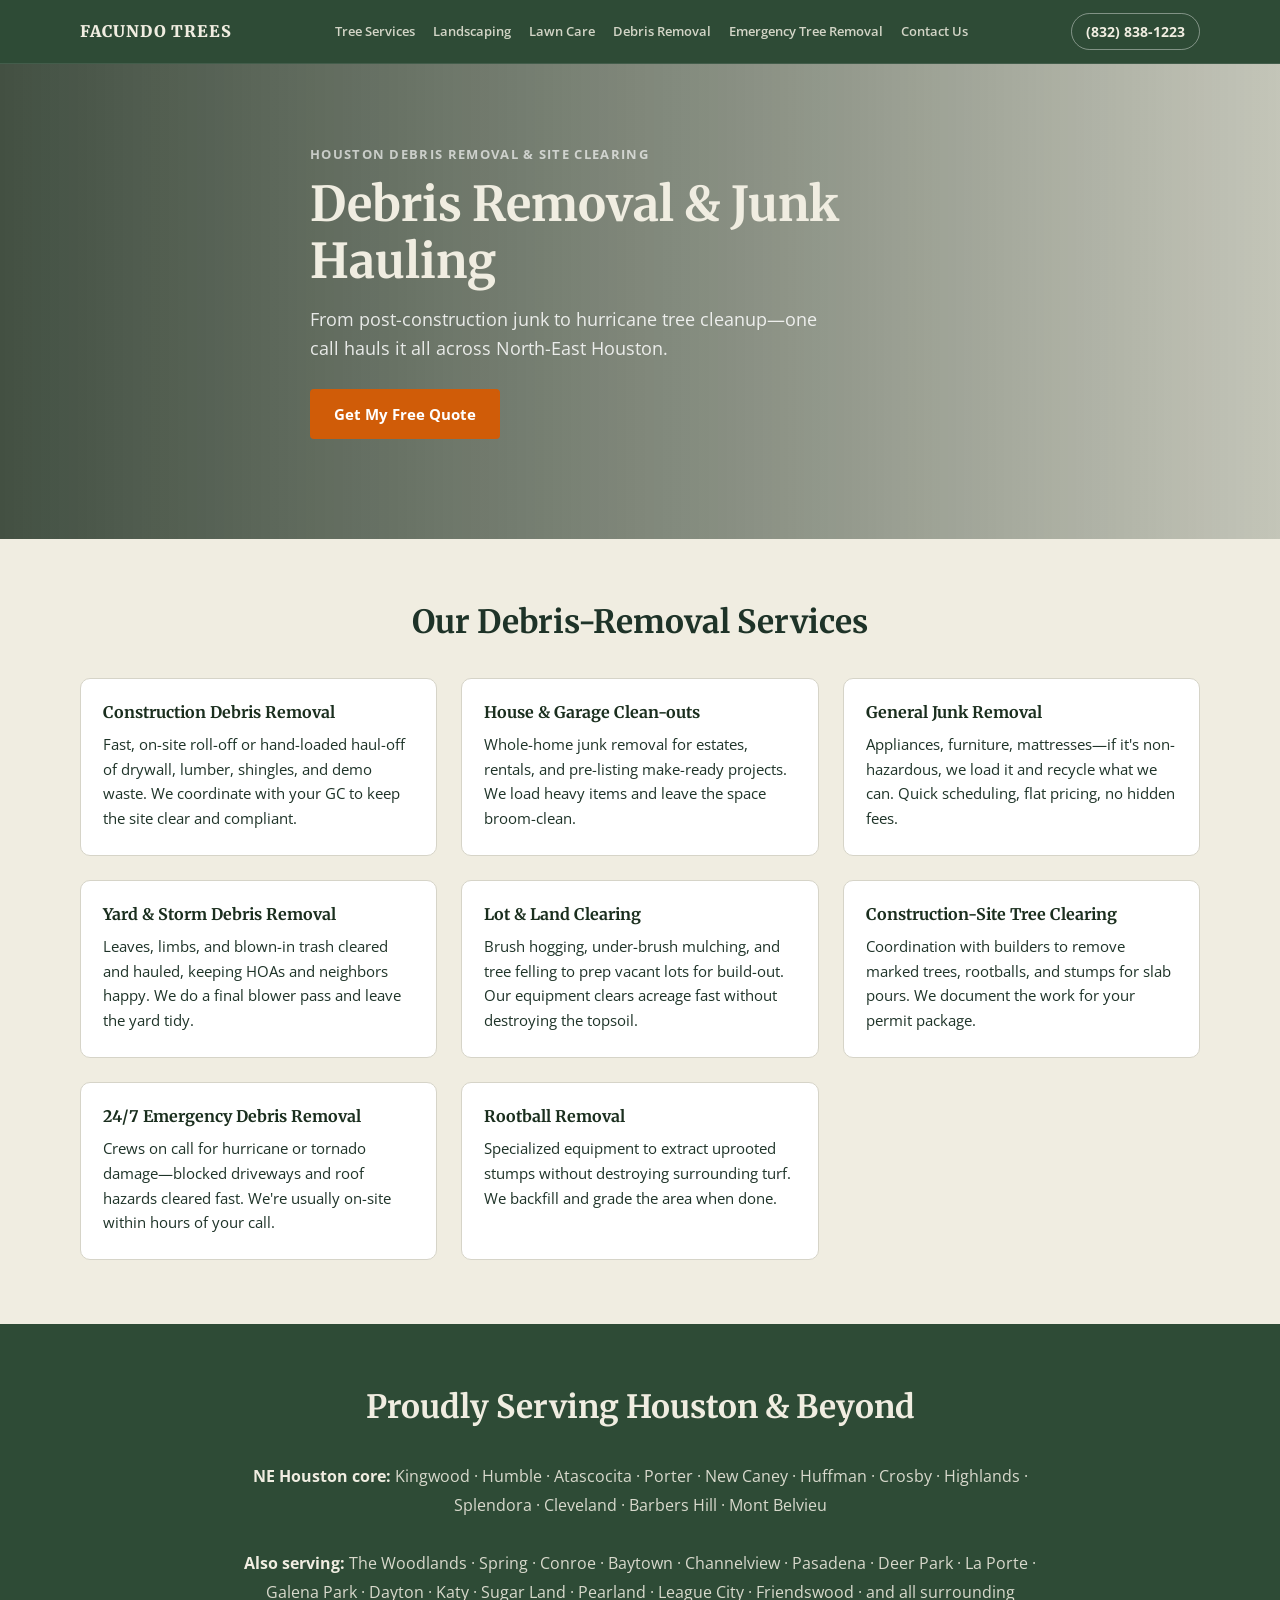
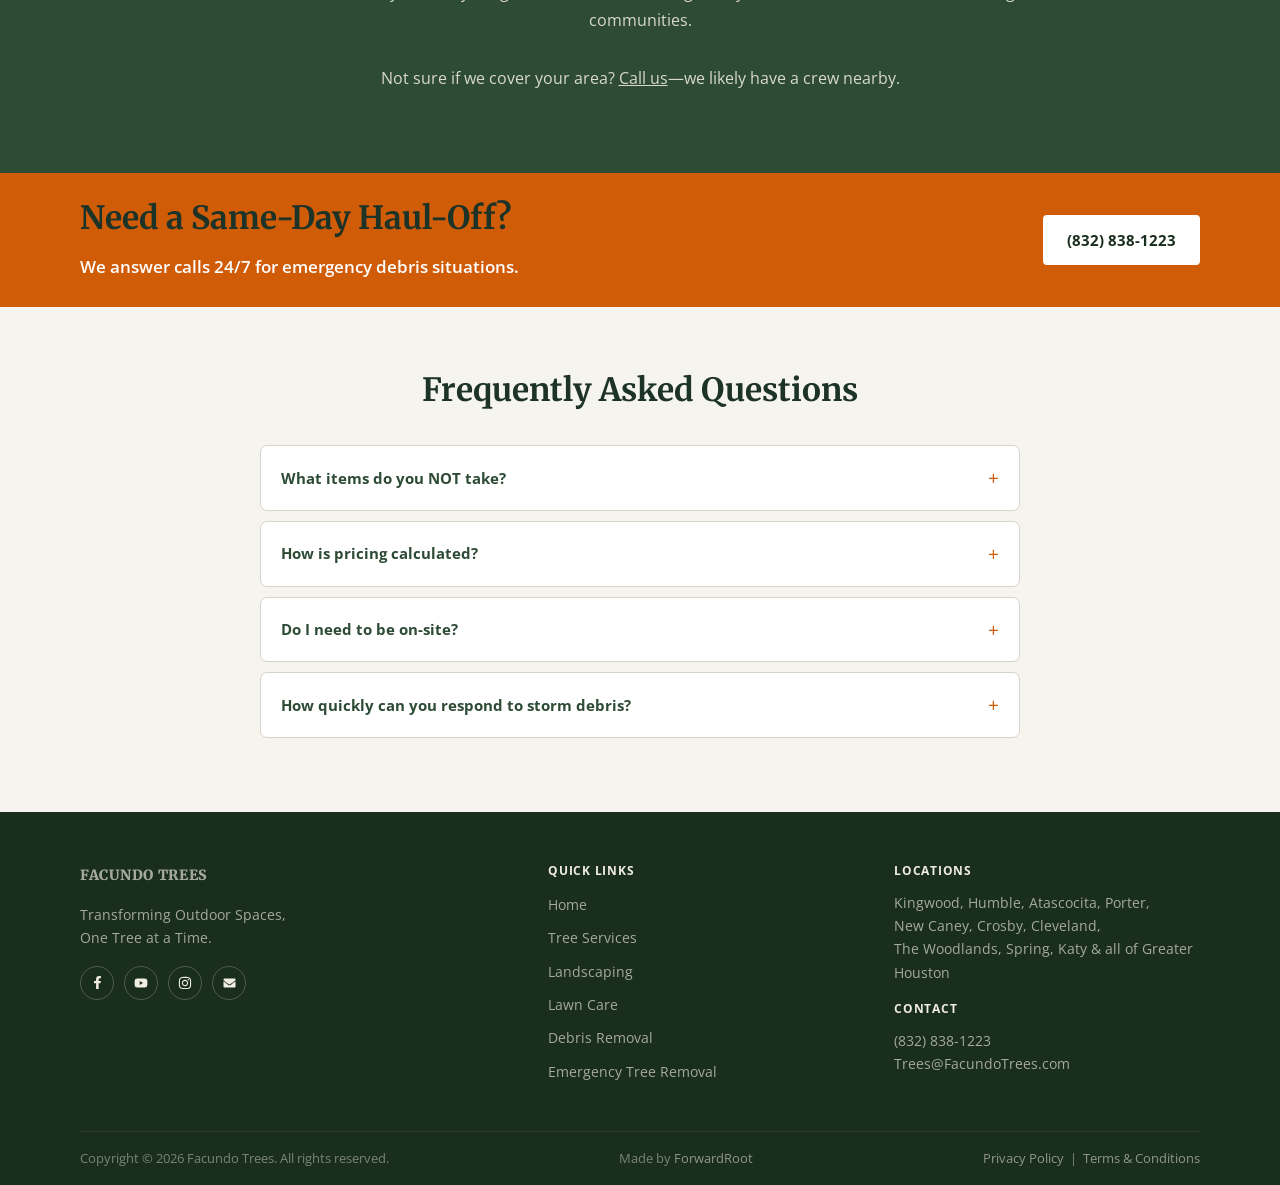
==== debris-removal-service.html @ 05040751 "init" ====
<!doctype html>
<html lang="en">
  <head>
    <meta charset="UTF-8" />
    <meta name="viewport" content="width=device-width, initial-scale=1.0" />
    <title>Debris Removal Kingwood & NE Houston TX | Junk Hauling, Lot Clearing & Site Cleanup – Facundo Trees</title>
    <meta name="description" content="Construction debris, junk removal, yard & storm debris cleanup, lot clearing & emergency 24/7 removal in Kingwood, Humble, Porter, New Caney & all NE Houston TX. One call hauls it all. Call (832) 838-1223." />
    <link rel="preconnect" href="https://fonts.googleapis.com" />
    <link rel="preconnect" href="https://fonts.gstatic.com" crossorigin />
    <link href="https://fonts.googleapis.com/css2?family=Merriweather:wght@400;700;900&family=Open+Sans:wght@400;600;700&display=swap" rel="stylesheet" />

    <link rel="stylesheet" href="styles.css" />
    <!-- SEO: canonical + robots -->
    <link rel="canonical" href="https://facundotrees.com/debris-removal-service" />
    <meta name="robots" content="index, follow" />

    <!-- Geo targeting -->
    <meta name="geo.region" content="US-TX" />
    <meta name="geo.placename" content="Houston, TX" />
    <meta name="geo.position" content="29.9902;-95.1774" />
    <ICBM content="29.9902, -95.1774" />

    <!-- Open Graph -->
    <meta property="og:type" content="website" />
    <meta property="og:site_name" content="Facundo Trees" />
    <meta property="og:title" content="Debris Removal Kingwood & NE Houston TX | Junk Hauling, Lot Clearing & Site Cleanup – Facundo Trees" />
    <meta property="og:description" content="Construction debris, junk removal, yard & storm debris cleanup, lot clearing & emergency 24/7 removal in Kingwood, Humble, Porter, New Caney & all NE Houston TX. One call hauls it all. Call (832) 838-1223." />
    <meta property="og:url" content="https://facundotrees.com/debris-removal-service" />
    <meta property="og:image" content="https://images.leadconnectorhq.com/image/f_jpg/q_85/r_1200/u_https://assets.cdn.filesafe.space/7lmCwNybwUCPvaq2RvUc/media/685f0ceda8f9d33920e05491.png" />
    <meta property="og:image:width" content="1200" />
    <meta property="og:image:height" content="630" />
    <meta property="og:image:type" content="image/jpeg" />
    <meta property="og:image:alt" content="Facundo Trees – Professional Tree Removal &amp; Cleanup in NE Houston TX" />
    <meta property="og:locale" content="en_US" />

    <!-- Twitter Card -->
    <meta name="twitter:card" content="summary_large_image" />
    <meta name="twitter:title" content="Debris Removal Kingwood & NE Houston TX | Junk Hauling, Lot Clearing & Site Cleanup – Facundo Trees" />
    <meta name="twitter:description" content="Construction debris, junk removal, yard & storm debris cleanup, lot clearing & emergency 24/7 removal in Kingwood, Humble, Porter, New Caney & all NE Houston TX. One call hauls it all. Call (832) 838-1223." />
    <meta name="twitter:image" content="https://images.leadconnectorhq.com/image/f_jpg/q_85/r_1200/u_https://assets.cdn.filesafe.space/7lmCwNybwUCPvaq2RvUc/media/685f0ceda8f9d33920e05491.png" />
  </head>
  <body>
    <header class="site-header" id="top">
      <div class="container nav-wrap">
        <a class="brand" href="index.html">FACUNDO TREES</a>
        <button class="hamburger" aria-label="Open menu">
          <span></span><span></span><span></span>
        </button>
        <nav>
          <a href="tree-services.html">Tree Services</a>
          <a href="landscaping.html">Landscaping</a>
          <a href="lawn-care-service.html">Lawn Care</a>
          <a href="debris-removal-service.html" aria-current="page">Debris Removal</a>
          <a href="emergency-tree-removal.html">Emergency Tree Removal</a>
          <a href="index.html#contact">Contact Us</a>
        </nav>
        <a class="phone" href="tel:+18328381223">(832) 838-1223</a>
      </div>
      <nav class="mobile-nav" id="mobile-nav">
        <a href="tree-services.html">Tree Services</a>
        <a href="landscaping.html">Landscaping</a>
        <a href="lawn-care-service.html">Lawn Care</a>
        <a href="debris-removal-service.html" aria-current="page">Debris Removal</a>
        <a href="emergency-tree-removal.html">Emergency Tree Removal</a>
        <a href="index.html#contact">Contact Us</a>
        <a href="tel:+18328381223" class="mobile-phone">(832) 838-1223</a>
      </nav>
    </header>
    <main>

      <!-- HERO -->
      <section class="hero hero--page" style="--page-hero-bg: url('https://images.leadconnectorhq.com/image/f_webp/q_80/r_900/u_https://assets.cdn.filesafe.space/7lmCwNybwUCPvaq2RvUc/media/6853169d2a85564b3bb49a13.jpeg');">
        <div class="container hero-content">
          <p class="eyebrow">Houston Debris Removal &amp; Site Clearing</p>
          <h1>Debris Removal &amp; Junk Hauling</h1>
          <p class="hero-sub">From post-construction junk to hurricane tree cleanup—one call hauls it all across North-East Houston.</p>
          <div class="hero-actions">
            <a class="btn-primary" href="tel:+18328381223">Get My Free Quote</a>
          </div>
        </div>
      </section>

      <!-- SERVICES GRID -->
      <section class="section">
        <div class="container">
          <h2 class="section-title">Our Debris-Removal Services</h2>
          <div class="services-grid">
            <div class="service-item">
              <h3>Construction Debris Removal</h3>
              <p>Fast, on-site roll-off or hand-loaded haul-off of drywall, lumber, shingles, and demo waste. We coordinate with your GC to keep the site clear and compliant.</p>
            </div>
            <div class="service-item">
              <h3>House &amp; Garage Clean-outs</h3>
              <p>Whole-home junk removal for estates, rentals, and pre-listing make-ready projects. We load heavy items and leave the space broom-clean.</p>
            </div>
            <div class="service-item">
              <h3>General Junk Removal</h3>
              <p>Appliances, furniture, mattresses—if it's non-hazardous, we load it and recycle what we can. Quick scheduling, flat pricing, no hidden fees.</p>
            </div>
            <div class="service-item">
              <h3>Yard &amp; Storm Debris Removal</h3>
              <p>Leaves, limbs, and blown-in trash cleared and hauled, keeping HOAs and neighbors happy. We do a final blower pass and leave the yard tidy.</p>
            </div>
            <div class="service-item">
              <h3>Lot &amp; Land Clearing</h3>
              <p>Brush hogging, under-brush mulching, and tree felling to prep vacant lots for build-out. Our equipment clears acreage fast without destroying the topsoil.</p>
            </div>
            <div class="service-item">
              <h3>Construction-Site Tree Clearing</h3>
              <p>Coordination with builders to remove marked trees, rootballs, and stumps for slab pours. We document the work for your permit package.</p>
            </div>
            <div class="service-item">
              <h3>24/7 Emergency Debris Removal</h3>
              <p>Crews on call for hurricane or tornado damage—blocked driveways and roof hazards cleared fast. We're usually on-site within hours of your call.</p>
            </div>
            <div class="service-item">
              <h3>Rootball Removal</h3>
              <p>Specialized equipment to extract uprooted stumps without destroying surrounding turf. We backfill and grade the area when done.</p>
            </div>
          </div>
        </div>
      </section>

      <!-- SERVICE AREA -->
      <section class="section bg-brand">
        <div class="container service-area-text">
          <h2 class="section-title light">Proudly Serving Houston &amp; Beyond</h2>
          <p><strong>NE Houston core:</strong> Kingwood &middot; Humble &middot; Atascocita &middot; Porter &middot; New Caney &middot; Huffman &middot; Crosby &middot; Highlands &middot; Splendora &middot; Cleveland &middot; Barbers Hill &middot; Mont Belvieu
          <br /><br />
          <strong>Also serving:</strong> The Woodlands &middot; Spring &middot; Conroe &middot; Baytown &middot; Channelview &middot; Pasadena &middot; Deer Park &middot; La Porte &middot; Galena Park &middot; Dayton &middot; Katy &middot; Sugar Land &middot;
          Pearland &middot; League City &middot; Friendswood &middot; and all surrounding communities.
          <br /><br />
          Not sure if we cover your area? <a href="tel:+18328381223">Call us</a>—we likely have a crew nearby.</p>
        </div>
      </section>

      <!-- CTA BANNER -->
      <section class="cta-banner">
        <div class="container cta-banner-inner">
          <div>
            <h2>Need a Same-Day Haul-Off?</h2>
            <p>We answer calls 24/7 for emergency debris situations.</p>
          </div>
          <a class="btn-white" href="tel:+18328381223">(832) 838-1223</a>
        </div>
      </section>

      <!-- FAQ -->
      <section class="section bg-muted">
        <div class="container">
          <h2 class="section-title">Frequently Asked Questions</h2>
          <div class="faq-wrap">
            <details class="faq-item">
              <summary>What items do you NOT take?</summary>
              <p>We can't haul hazardous waste, paints, or asbestos—but we'll refer you to a certified provider.</p>
            </details>
            <details class="faq-item">
              <summary>How is pricing calculated?</summary>
              <p>Most jobs are priced by truck volume or dumpster size; land-clearing bids are priced per acre. We give a fixed quote before any work begins.</p>
            </details>
            <details class="faq-item">
              <summary>Do I need to be on-site?</summary>
              <p>For non-emergency jobs, yes for the initial quote; no for haul-off day if access is arranged in advance.</p>
            </details>
            <details class="faq-item">
              <summary>How quickly can you respond to storm debris?</summary>
              <p>Our emergency crews are available 24/7 and can typically be on-site within a few hours for hazardous situations like roof damage or blocked driveways.</p>
            </details>
          </div>
        </div>
      </section>

    </main>
    <footer class="site-footer" id="contact">
      <div class="container footer-grid">
        <div class="footer-col footer-brand">
          <p class="footer-logo">FACUNDO TREES</p>
          <p>Transforming Outdoor Spaces,<br />One Tree at a Time.</p>
          <div class="social-links">
            <a href="https://www.facebook.com/facundotrees" target="_blank" rel="noopener" aria-label="Facebook"><svg xmlns="http://www.w3.org/2000/svg" viewBox="0 0 320 512" width="13" height="13" fill="currentColor" aria-hidden="true"><path d="M279.14 288l14.22-92.66h-88.91v-60.13c0-25.35 12.42-50.06 52.24-50.06h40.42V6.26S260.43 0 225.36 0c-73.22 0-121.08 44.38-121.08 124.72v70.62H22.89V288h81.39v224h100.17V288z"/></svg></a>
            <a href="https://youtube.com/@RogerFacundo" target="_blank" rel="noopener" aria-label="YouTube"><svg xmlns="http://www.w3.org/2000/svg" viewBox="0 0 576 512" width="16" height="12" fill="currentColor" aria-hidden="true"><path d="M549.655 124.083c-6.281-23.65-24.787-42.276-48.284-48.597C458.781 64 288 64 288 64S117.22 64 74.629 75.486c-23.497 6.322-42.003 24.947-48.284 48.597-11.412 42.867-11.412 132.305-11.412 132.305s0 89.438 11.412 132.305c6.281 23.65 24.787 41.5 48.284 47.821C117.22 448 288 448 288 448s170.78 0 213.371-11.486c23.497-6.321 42.003-24.171 48.284-47.821 11.412-42.867 11.412-132.305 11.412-132.305s0-89.438-11.412-132.305zm-317.51 213.508V175.185l142.739 81.205-142.739 81.201z"/></svg></a>
            <a href="https://instagram.com/facundotreesllc/" target="_blank" rel="noopener" aria-label="Instagram"><svg xmlns="http://www.w3.org/2000/svg" viewBox="0 0 448 512" width="14" height="14" fill="currentColor" aria-hidden="true"><path d="M224.1 141c-63.6 0-114.9 51.3-114.9 114.9s51.3 114.9 114.9 114.9S339 319.5 339 255.9 287.7 141 224.1 141zm0 189.6c-41.1 0-74.7-33.5-74.7-74.7s33.5-74.7 74.7-74.7 74.7 33.5 74.7 74.7-33.6 74.7-74.7 74.7zm146.4-194.3c0 14.9-12 26.8-26.8 26.8-14.9 0-26.8-12-26.8-26.8s12-26.8 26.8-26.8 26.8 12 26.8 26.8zm76.1 27.2c-1.7-35.9-9.9-67.7-36.2-93.9-26.2-26.2-58-34.4-93.9-36.2-37-2.1-147.9-2.1-184.9 0-35.8 1.7-67.6 9.9-93.9 36.1s-34.4 58-36.2 93.9c-2.1 37-2.1 147.9 0 184.9 1.7 35.9 9.9 67.7 36.2 93.9s58 34.4 93.9 36.2c37 2.1 147.9 2.1 184.9 0 35.9-1.7 67.7-9.9 93.9-36.2 26.2-26.2 34.4-58 36.2-93.9 2.1-37 2.1-147.8 0-184.8zM398.8 388c-7.8 19.6-22.9 34.7-42.6 42.6-29.5 11.7-99.5 9-132.1 9s-102.7 2.6-132.1-9c-19.6-7.8-34.7-22.9-42.6-42.6-11.7-29.5-9-99.5-9-132.1s-2.6-102.7 9-132.1c7.8-19.6 22.9-34.7 42.6-42.6 29.5-11.7 99.5-9 132.1-9s102.7-2.6 132.1 9c19.6 7.8 34.7 22.9 42.6 42.6 11.7 29.5 9 99.5 9 132.1s2.7 102.7-9 132.1z"/></svg></a>
            <a href="mailto:Roger@FacundoTrees.com" aria-label="Email"><svg xmlns="http://www.w3.org/2000/svg" viewBox="0 0 512 512" width="15" height="12" fill="currentColor" aria-hidden="true"><path d="M502.3 190.8c3.9-3.1 9.7-.2 9.7 4.7V400c0 26.5-21.5 48-48 48H48c-26.5 0-48-21.5-48-48V195.6c0-5 5.7-7.8 9.7-4.7 22.4 17.4 52.1 39.5 154.1 113.6 21.1 15.4 56.7 47.8 92.2 47.6 35.7.3 72-32.8 92.3-47.6 102-74.1 131.6-96.3 154-113.7zM256 320c23.2.4 56.6-29.2 73.4-41.4 132.7-96.3 142.8-104.7 173.4-128.7 5.8-4.5 9.2-11.5 9.2-18.9v-19c0-26.5-21.5-48-48-48H48C21.5 64 0 85.5 0 112v19c0 7.4 3.4 14.3 9.2 18.9 30.6 23.9 40.7 32.4 173.4 128.7 16.8 12.2 50.2 41.8 73.4 41.4z"/></svg></a>
          </div>
        </div>
        <div class="footer-col">
          <h4>Quick Links</h4>
          <ul>
            <li><a href="index.html">Home</a></li>
            <li><a href="tree-services.html">Tree Services</a></li>
            <li><a href="landscaping.html">Landscaping</a></li>
            <li><a href="lawn-care-service.html">Lawn Care</a></li>
            <li><a href="debris-removal-service.html">Debris Removal</a></li>
            <li><a href="emergency-tree-removal.html">Emergency Tree Removal</a></li>
          </ul>
        </div>
        <div class="footer-col">
          <h4>Locations</h4>
          <p>Kingwood, Humble, Atascocita, Porter,<br />New Caney, Crosby, Cleveland,<br />The Woodlands, Spring, Katy &amp; all of Greater Houston</p>
          <h4 style="margin-top:18px">Contact</h4>
          <p>
            <a href="tel:+18328381223">(832) 838-1223</a><br />
            <a href="mailto:Trees@FacundoTrees.com">Trees@FacundoTrees.com</a>
          </p>
        </div>
      </div>
      <div class="footer-bottom">
        <div class="container footer-bottom-inner">
          <p>Copyright &copy; 2026 Facundo Trees. All rights reserved.</p>
          <p>Made by <a href="https://forwardroot.com" target="_blank" rel="noopener">ForwardRoot</a></p>
          <p><a href="privacy.html">Privacy Policy</a> &nbsp;|&nbsp; <a href="terms.html">Terms &amp; Conditions</a></p>
        </div>
      </div>
    </footer>

  <script type="application/ld+json">
  [  {
    "@context": "https://schema.org",
    "@type": "Service",
    "name": "Debris Removal & Site Clearing",
    "description": "Construction debris, junk removal, yard and storm debris cleanup, lot and land clearing, and emergency 24/7 removal in Houston TX.",
    "url": "https://facundotrees.com/debris-removal-service",
    "image": "https://images.leadconnectorhq.com/image/f_webp/q_80/r_900/u_https://assets.cdn.filesafe.space/7lmCwNybwUCPvaq2RvUc/media/6853169d2a85564b3bb49a13.jpeg",
    "provider": {"@id": "https://facundotrees.com/#business"},
    "areaServed": {"@type": "State", "name": "Texas"},
    "serviceType": "Debris Removal & Site Clearing",
    "hoursAvailable": {"@type": "OpeningHoursSpecification", "dayOfWeek": ["Monday","Tuesday","Wednesday","Thursday","Friday","Saturday","Sunday"], "opens": "00:00", "closes": "23:59"}
  },
  {
    "@context": "https://schema.org",
    "@type": "BreadcrumbList",
    "itemListElement": [
    {
      "@type": "ListItem",
      "position": 1,
      "name": "Home",
      "item": "https://facundotrees.com/"
    },
    {
      "@type": "ListItem",
      "position": 2,
      "name": "Debris Removal",
      "item": "https://facundotrees.com/debris-removal-service"
    }
  ]
  },
  {
    "@context": "https://schema.org",
    "@type": "FAQPage",
    "mainEntity": [
    {
      "@type": "Question",
      "name": "What items do you not take?",
      "acceptedAnswer": {"@type": "Answer", "text": "We cannot haul hazardous waste, paints, or asbestos — but we will refer you to a certified provider."}
    },
    {
      "@type": "Question",
      "name": "How is debris removal pricing calculated?",
      "acceptedAnswer": {"@type": "Answer", "text": "Most jobs are priced by truck volume or dumpster size. Land-clearing bids are priced per acre. We give a fixed quote before any work begins."}
    },
    {
      "@type": "Question",
      "name": "Do I need to be on-site for debris removal?",
      "acceptedAnswer": {"@type": "Answer", "text": "For non-emergency jobs, yes for the initial quote. For haul-off day, no if access is arranged in advance."}
    },
    {
      "@type": "Question",
      "name": "How quickly can you respond to storm debris?",
      "acceptedAnswer": {"@type": "Answer", "text": "Our emergency crews are available 24/7 and can typically be on-site within a few hours for hazardous situations like roof damage or blocked driveways."}
    }
  ]
  }]
  </script>

      <script src="main.js" defer></script>
</body>
</html>
---- styles.css ----
/* ============================================================
   FACUNDO TREES — styles.css
   ============================================================ */

/* Custom Properties */
:root {
  --bg:           #f0ede1;
  --text:         #1e3328;
  --muted-bg:     #f5f4ee;
  --brand:        #2e4b36;
  --brand-dark:   #1a2e1e;
  --accent:       #d05c08;
  --accent-hover: #b34f06;
  --brown:        #6b4f32;
  --border:       #d6d4c8;
  --light:        #f0ede1;
  --white:        #ffffff;
  --text-muted:   #5a7060;
}

/* Reset */
*, *::before, *::after { box-sizing: border-box; }

body {
  margin: 0;
  font-family: "Open Sans", Arial, sans-serif;
  font-size: 1rem;
  line-height: 1.65;
  color: var(--text);
  background: var(--bg);
}

img {
  display: block;
  max-width: 100%;
  height: auto;
  border-radius: 6px;
}

a { color: inherit; }

h1, h2, h3, h4 {
  font-family: "Merriweather", Georgia, serif;
  line-height: 1.2;
  margin-top: 0;
}

h1 { font-size: clamp(1.9rem, 4.5vw, 3.2rem); margin-bottom: .5rem; }
h2 { font-size: clamp(1.4rem, 2.8vw, 2rem);   margin-bottom: 1rem; }
h3 { font-size: 1.1rem; }
h4 { font-size: .95rem; margin-bottom: .3rem; }

p { margin-top: 0; }
ul { padding-left: 1.25rem; margin: 0; }

.container {
  width: min(1120px, 92%);
  margin: 0 auto;
}

/* Buttons */
.btn-primary, .btn-outline, .btn-white {
  display: inline-block;
  padding: 11px 22px;
  border-radius: 4px;
  font-weight: 700;
  font-family: "Open Sans", sans-serif;
  font-size: .92rem;
  text-decoration: none;
  transition: background .18s, color .18s, border-color .18s;
  white-space: nowrap;
}

.btn-primary {
  background: var(--accent);
  color: #fff;
  border: 2px solid var(--accent);
}
.btn-primary:hover { background: var(--accent-hover); border-color: var(--accent-hover); }

.btn-outline {
  background: transparent;
  color: var(--light);
  border: 2px solid rgba(255,255,255,.7);
}
.btn-outline:hover { background: rgba(255,255,255,.12); }

.btn-white {
  background: #fff;
  color: var(--brand-dark);
  border: 2px solid #fff;
}
.btn-white:hover { background: var(--light); }

/* Section helpers */
.section { padding: 64px 0; }
.section-title { text-align: center; margin-bottom: 36px; }
.section-title.light { color: var(--light); }
.bg-muted { background: var(--muted-bg); }
.bg-brand { background: var(--brand); color: var(--light); }

/* ============================================================
   HEADER
   ============================================================ */
.site-header {
  position: sticky;
  top: 0;
  z-index: 100;
  background: var(--brand);
  border-bottom: 1px solid rgba(255,255,255,.1);
}

.nav-wrap {
  display: flex;
  align-items: center;
  justify-content: space-between;
  gap: 16px;
  padding: 13px 0;
}

.brand {
  font-family: "Merriweather", serif;
  font-size: 1rem;
  font-weight: 900;
  letter-spacing: .05em;
  color: var(--light);
  text-decoration: none;
  white-space: nowrap;
  flex-shrink: 0;
}

nav {
  display: flex;
  gap: 4px;
  align-items: center;
}

nav a {
  color: rgba(240,237,225,.85);
  text-decoration: none;
  font-size: .8rem;
  font-weight: 600;
  padding: 4px 7px;
  border-radius: 3px;
  white-space: nowrap;
  transition: color .15s;
}
nav a:hover { color: var(--light); }

.phone {
  white-space: nowrap;
  color: var(--light);
  font-weight: 700;
  font-size: .88rem;
  text-decoration: none;
  border: 1px solid rgba(255,255,255,.4);
  border-radius: 999px;
  padding: 6px 14px;
  flex-shrink: 0;
  transition: background .15s;
}
.phone:hover { background: rgba(255,255,255,.1); }

/* Hamburger */
.hamburger {
  display: none;
  flex-direction: column;
  gap: 5px;
  background: none;
  border: none;
  cursor: pointer;
  padding: 4px;
  flex-shrink: 0;
}
.hamburger span {
  display: block;
  width: 22px;
  height: 2px;
  background: var(--light);
  border-radius: 2px;
}

/* Mobile nav */
.mobile-nav {
  display: none;
  flex-direction: column;
  background: var(--brand-dark);
}
.mobile-nav.open { display: flex; }
.mobile-nav a {
  color: var(--light);
  text-decoration: none;
  padding: 11px 5%;
  border-bottom: 1px solid rgba(255,255,255,.07);
  font-size: .92rem;
  font-weight: 600;
}
.mobile-nav a:hover { background: rgba(255,255,255,.06); }
.mobile-nav .mobile-phone { color: #f59c5a; }

/* ============================================================
   HERO
   ============================================================ */
.hero {
  padding: 96px 0 112px;
  background:
    linear-gradient(to bottom right, rgba(26,46,30,.82), rgba(26,46,30,.58)),
    url("https://assets.cdn.filesafe.space/7lmCwNybwUCPvaq2RvUc/media/685f0ceda8f9d33920e05491.png")
      center / cover no-repeat;
  color: var(--light);
}

.hero-content { max-width: 660px; }

.eyebrow {
  margin: 0 0 10px;
  font-size: .82rem;
  font-weight: 700;
  letter-spacing: .1em;
  text-transform: uppercase;
  color: rgba(255,255,255,.65);
}

.hero h1 { color: var(--light); margin-bottom: 14px; }

.hero-sub {
  font-size: 1.1rem;
  color: rgba(255,255,255,.85);
  margin-bottom: 26px;
  max-width: 520px;
}

.hero-actions { display: flex; gap: 12px; flex-wrap: wrap; }

/* ============================================================
   SERVICE CARDS
   ============================================================ */
.service-cards {
  display: grid;
  grid-template-columns: repeat(3, 1fr);
  gap: 20px;
}

.service-card {
  display: flex;
  flex-direction: column;
  align-items: center;
  text-align: center;
  text-decoration: none;
  color: var(--text);
  background: var(--white);
  border: 1px solid var(--border);
  border-radius: 8px;
  padding: 28px 20px 22px;
  transition: box-shadow .2s, transform .2s;
}
.service-card:hover {
  box-shadow: 0 4px 18px rgba(0,0,0,.1);
  transform: translateY(-3px);
}
.service-card img {
  width: 64px;
  height: 64px;
  border-radius: 0;
  object-fit: contain;
  margin-bottom: 14px;
}
.service-card h3 { color: var(--brand); margin-bottom: 8px; font-size: 1.05rem; }
.service-card p  { margin: 0 0 auto; font-size: .9rem; color: #555; flex: 1; }
.card-link {
  display: block;
  margin-top: 14px;
  font-size: .85rem;
  font-weight: 700;
  color: var(--accent);
}

/* ============================================================
   HOW IT WORKS
   ============================================================ */
.steps {
  display: grid;
  grid-template-columns: 1fr auto 1fr auto 1fr;
  align-items: center;
  gap: 12px;
}

.step {
  background: var(--white);
  border: 1px solid var(--border);
  border-radius: 8px;
  padding: 28px 18px;
  text-align: center;
}

.step-num {
  width: 44px;
  height: 44px;
  border-radius: 50%;
  background: var(--brand);
  color: var(--light);
  font-weight: 700;
  font-size: 1.1rem;
  display: flex;
  align-items: center;
  justify-content: center;
  margin: 0 auto 12px;
}

.step h3 { margin-bottom: 8px; color: var(--brown); font-size: .97rem; }
.step p  { margin: 0; font-size: .88rem; color: #555; }

.step-arrow {
  font-size: 1.6rem;
  color: var(--brand);
  opacity: .45;
}

/* ============================================================
   CTA BANNER
   ============================================================ */
.cta-banner {
  background: var(--accent);
  padding: 26px 0;
}

.cta-banner-inner {
  display: flex;
  align-items: center;
  justify-content: space-between;
  gap: 20px;
  flex-wrap: wrap;
}

.cta-banner p {
  margin: 0;
  font-size: 1.05rem;
  font-weight: 600;
  color: #fff;
}

/* ============================================================
   GALLERY
   ============================================================ */
.gallery {
  display: grid;
  grid-template-columns: repeat(3, 1fr);
  gap: 12px;
}

.gallery img {
  width: 100%;
  height: 210px;
  object-fit: cover;
  border-radius: 6px;
}

/* ============================================================
   SERVICE DETAIL SECTIONS
   ============================================================ */
.detail-grid {
  display: grid;
  grid-template-columns: 1fr 1fr;
  gap: 52px;
  align-items: start;
}

.detail-grid--reverse .detail-text   { order: 2; }
.detail-grid--reverse .detail-images { order: 1; }

.detail-text h2 { margin-bottom: 14px; }
.detail-text h2 a { color: var(--brand); text-decoration: none; }
.detail-text h2 a:hover { text-decoration: underline; }
.detail-text p { color: #3d4d41; line-height: 1.75; margin-bottom: 16px; }

.service-list {
  list-style: none;
  padding: 0;
  margin: 0 0 22px;
  display: flex;
  flex-wrap: wrap;
  gap: 8px;
}
.service-list li {
  background: var(--brand);
  color: var(--light);
  border-radius: 999px;
  padding: 4px 14px;
  font-size: .83rem;
  font-weight: 600;
}

/* Image pairs in detail sections */
.detail-images {
  display: grid;
  grid-template-columns: 1fr 1fr;
  gap: 10px;
}

.detail-images img {
  width: 100%;
  height: 190px;
  object-fit: cover;
  border-radius: 6px;
}

.detail-images img:only-child {
  grid-column: 1 / -1;
  height: 320px;
}

/* Sub-services */
.sub-services {
  display: flex;
  flex-direction: column;
  gap: 12px;
  margin: 16px 0 22px;
}

.sub-service {
  background: var(--white);
  border-left: 3px solid var(--accent);
  padding: 12px 16px;
  border-radius: 0 5px 5px 0;
}
.sub-service h4 { color: var(--brand); margin-bottom: 4px; }
.sub-service p  { margin: 0; font-size: .88rem; color: #4a5a4e; }

/* ============================================================
   SERVICE AREA
   ============================================================ */
.service-area-text {
  max-width: 820px;
  margin: 0 auto;
  text-align: center;
  font-size: 1rem;
  color: rgba(240,237,225,.88);
  line-height: 1.8;
}
.service-area-text strong { color: var(--light); }

/* ============================================================
   ABOUT
   ============================================================ */
.about-grid {
  display: grid;
  grid-template-columns: 1fr 1fr;
  gap: 56px;
  align-items: start;
}

.about-text h2 { margin-bottom: 16px; }
.about-text p { margin-bottom: 14px; }

.trust-badges { display: flex; flex-direction: column; gap: 14px; }

.badge {
  display: flex;
  align-items: center;
  gap: 14px;
  background: var(--white);
  border: 1px solid var(--border);
  border-radius: 8px;
  padding: 15px 18px;
}

.badge-icon {
  width: 34px;
  height: 34px;
  background: var(--brand);
  color: var(--light);
  border-radius: 50%;
  display: flex;
  align-items: center;
  justify-content: center;
  font-size: .9rem;
  font-weight: 700;
  flex-shrink: 0;
}

.badge strong { display: block; font-size: .93rem; }
.badge p { margin: 2px 0 0; font-size: .82rem; color: #666; }

/* ============================================================
   FAQ
   ============================================================ */
.faq-wrap { max-width: 760px; margin: 0 auto; }

.faq-item {
  background: var(--white);
  border: 1px solid var(--border);
  border-radius: 7px;
  margin-bottom: 10px;
  overflow: hidden;
}

.faq-item summary {
  font-weight: 700;
  font-family: "Open Sans", sans-serif;
  font-size: .95rem;
  padding: 16px 20px;
  cursor: pointer;
  list-style: none;
  display: flex;
  align-items: center;
  justify-content: space-between;
  gap: 12px;
  color: var(--brand);
}
.faq-item summary::after {
  content: "+";
  font-size: 1.2rem;
  color: var(--accent);
  flex-shrink: 0;
  font-weight: 400;
}
.faq-item[open] summary::after { content: "\2212"; }
.faq-item summary::-webkit-details-marker { display: none; }

.faq-item p {
  padding: 12px 20px 16px;
  margin: 0;
  font-size: .92rem;
  color: #3d4d41;
  border-top: 1px solid var(--border);
}

.faq-cta { text-align: center; margin-top: 28px; }

/* ============================================================
   FOOTER
   ============================================================ */
.site-footer {
  background: var(--brand-dark);
  color: rgba(240,237,225,.8);
  padding: 52px 0 0;
}

.footer-grid {
  display: grid;
  grid-template-columns: 1.4fr 1fr 1fr;
  gap: 40px;
  padding-bottom: 40px;
  border-bottom: 1px solid rgba(255,255,255,.08);
}

.footer-logo {
  font-family: "Merriweather", serif;
  font-weight: 900;
  font-size: 1rem;
  color: var(--light);
  letter-spacing: .05em;
  margin: 0 0 8px;
}

.footer-brand p { font-size: .88rem; color: rgba(240,237,225,.6); margin: 0 0 16px; }

.social-links { display: flex; gap: 10px; }
.social-links a {
  width: 34px;
  height: 34px;
  border-radius: 50%;
  border: 1px solid rgba(255,255,255,.22);
  display: flex;
  align-items: center;
  justify-content: center;
  color: var(--light);
  text-decoration: none;
  font-size: .85rem;
  transition: background .15s;
}
.social-links a:hover { background: rgba(255,255,255,.1); }

.footer-col h4 {
  color: var(--light);
  font-size: .78rem;
  letter-spacing: .06em;
  text-transform: uppercase;
  margin-bottom: 12px;
  font-family: "Open Sans", sans-serif;
}

.footer-col ul { list-style: none; padding: 0; margin: 0; }
.footer-col ul li { margin-bottom: 7px; }
.footer-col ul a,
.footer-col p a {
  color: rgba(240,237,225,.65);
  text-decoration: none;
  font-size: .88rem;
  transition: color .15s;
}
.footer-col ul a:hover,
.footer-col p a:hover { color: var(--light); }
.footer-col p { font-size: .88rem; color: rgba(240,237,225,.65); }

.footer-bottom { padding: 16px 0; }

.footer-bottom-inner {
  display: flex;
  justify-content: space-between;
  align-items: center;
  gap: 12px;
  flex-wrap: wrap;
  font-size: .8rem;
  color: rgba(240,237,225,.45);
}
.footer-bottom-inner p { margin: 0; }
.footer-bottom-inner a { color: rgba(240,237,225,.55); text-decoration: none; }
.footer-bottom-inner a:hover { color: var(--light); }

/* ============================================================
   SUB-PAGE HERO
   ============================================================ */
.hero--page {
  background-image: linear-gradient(to right, rgba(18,36,22,.78) 0%, rgba(18,36,22,.45) 60%, rgba(18,36,22,.20) 100%), var(--page-hero-bg, none);
  background-size: cover;
  background-position: center;
  min-height: 360px;
  padding: 80px 0 100px;
}
.hero--page h1 { font-size: clamp(1.9rem, 4.5vw, 3rem); }

/* ============================================================
   SECTION INTRO
   ============================================================ */
.section-intro {
  font-size: 1.1rem;
  line-height: 1.75;
  max-width: 760px;
  margin: 0 auto;
  text-align: center;
  color: var(--text);
}

/* ============================================================
   SERVICES GRID  (sub-page service cards)
   ============================================================ */
.services-grid {
  display: grid;
  grid-template-columns: repeat(auto-fill, minmax(280px, 1fr));
  gap: 24px;
}
.service-item {
  background: var(--white);
  border: 1px solid var(--border);
  border-radius: 10px;
  padding: 24px 22px;
}
.service-item h3 {
  font-family: 'Merriweather', serif;
  font-size: 1rem;
  color: var(--brand-dark);
  margin: 0 0 10px;
}
.service-item p {
  font-size: .92rem;
  line-height: 1.68;
  margin: 0;
  color: var(--text);
}
.bg-muted .service-item { background: var(--white); }

/* ============================================================
   BEFORE / AFTER GRID
   ============================================================ */
.before-after-grid {
  display: grid;
  grid-template-columns: repeat(auto-fill, minmax(260px, 1fr));
  gap: 24px;
}
.before-after-item h3 {
  font-family: 'Merriweather', serif;
  font-size: .95rem;
  color: var(--brand-dark);
  margin: 0 0 10px;
}
.before-after-item img {
  width: 100%;
  height: 220px;
  object-fit: cover;
  border-radius: 8px;
}

/* ============================================================
   RESPONSIVE
   ============================================================ */
@media (max-width: 1000px) {
  nav a { font-size: .76rem; padding: 4px 5px; }
}

@media (max-width: 860px) {
  nav { display: none; }
  .hamburger { display: flex; }

  .detail-grid,
  .detail-grid--reverse { grid-template-columns: 1fr; gap: 28px; }
  .detail-grid--reverse .detail-text   { order: 1; }
  .detail-grid--reverse .detail-images { order: 2; }

  .detail-images { grid-template-columns: 1fr 1fr; }
  .detail-images img { height: 160px; }
  .detail-images img:only-child { height: 260px; grid-column: 1 / -1; }

  .about-grid { grid-template-columns: 1fr; gap: 28px; }

  .steps { grid-template-columns: 1fr; }
  .step-arrow { display: none; }

  .footer-grid { grid-template-columns: 1fr 1fr; }
  .footer-brand { grid-column: 1 / -1; }
}

@media (max-width: 640px) {
  .section { padding: 44px 0; }
  .hero { padding: 64px 0 80px; }
  .hero--page { padding: 56px 0 72px; min-height: 280px; }

  .service-cards { grid-template-columns: 1fr; max-width: 340px; margin: 0 auto; }

  .gallery { grid-template-columns: 1fr 1fr; }
  .gallery img { height: 140px; }

  .detail-images { grid-template-columns: 1fr; }
  .detail-images img,
  .detail-images img:only-child { height: 200px !important; grid-column: unset; }

  .cta-banner-inner { flex-direction: column; text-align: center; }

  .footer-grid { grid-template-columns: 1fr; gap: 24px; }
  .footer-brand { grid-column: unset; }
  .footer-bottom-inner { flex-direction: column; text-align: center; }

  .site-header { position: static; }
}

@media (max-width: 380px) {
  .gallery { grid-template-columns: 1fr; }
  .hero-actions { flex-direction: column; }
  .hero-actions .btn-primary,
  .hero-actions .btn-outline { text-align: center; }
}

/* ============================================================
   INTERACTIVITY
   ============================================================ */

/* ── Header scroll shadow ─────────────────────────────────── */
.site-header {
  transition: box-shadow .25s ease, background .25s ease;
}
.site-header.scrolled {
  box-shadow: 0 2px 18px rgba(20,40,25,.18);
  background: rgba(30,51,40,.97);
}

/* ── Scroll-reveal animations ─────────────────────────────── */
.reveal {
  opacity: 0;
  transform: translateY(22px);
  transition: opacity .55s ease, transform .55s ease;
}
.reveal.visible {
  opacity: 1;
  transform: translateY(0);
}

/* ── Back-to-top button ───────────────────────────────────── */
#back-to-top {
  position: fixed;
  bottom: 28px;
  right: 24px;
  z-index: 900;
  width: 44px;
  height: 44px;
  border-radius: 50%;
  border: none;
  background: var(--brand);
  color: var(--white);
  font-size: 1.5rem;
  line-height: 1;
  cursor: pointer;
  opacity: 0;
  transform: translateY(10px) scale(.85);
  transition: opacity .3s ease, transform .3s ease, background .2s ease;
  pointer-events: none;
  box-shadow: 0 4px 14px rgba(0,0,0,.25);
}
#back-to-top.visible {
  opacity: 1;
  transform: translateY(0) scale(1);
  pointer-events: auto;
}
#back-to-top:hover {
  background: var(--brand-dark);
  transform: translateY(-2px) scale(1.05);
}

/* ── Lightbox ─────────────────────────────────────────────── */
#lightbox {
  display: none;
  position: fixed;
  inset: 0;
  z-index: 2000;
  background: rgba(10,20,12,.92);
  align-items: center;
  justify-content: center;
  flex-direction: column;
  gap: 12px;
  padding: 20px;
}
#lightbox.open {
  display: flex;
  animation: lb-in .2s ease;
}
@keyframes lb-in {
  from { opacity: 0; }
  to   { opacity: 1; }
}
#lightbox #lb-img {
  max-width: min(92vw, 960px);
  max-height: 78vh;
  width: auto;
  height: auto;
  border-radius: 6px;
  object-fit: contain;
  box-shadow: 0 8px 40px rgba(0,0,0,.6);
  cursor: default;
}
#lightbox #lb-caption {
  color: rgba(255,255,255,.7);
  font-size: .88rem;
  text-align: center;
  margin: 0;
  max-width: 600px;
}
#lb-close {
  position: fixed;
  top: 16px;
  right: 20px;
  background: none;
  border: none;
  color: #fff;
  font-size: 2.2rem;
  line-height: 1;
  cursor: pointer;
  opacity: .75;
  transition: opacity .2s;
  padding: 4px 10px;
}
#lb-close:hover { opacity: 1; }
#lb-prev,
#lb-next {
  position: fixed;
  top: 50%;
  transform: translateY(-50%);
  background: rgba(255,255,255,.12);
  border: none;
  color: #fff;
  font-size: 2.4rem;
  line-height: 1;
  width: 48px;
  height: 64px;
  cursor: pointer;
  border-radius: 4px;
  display: flex;
  align-items: center;
  justify-content: center;
  transition: background .2s;
}
#lb-prev { left: 12px; }
#lb-next { right: 12px; }
#lb-prev:hover,
#lb-next:hover { background: rgba(255,255,255,.25); }

/* ── Active nav link ──────────────────────────────────────── */
.site-header nav a.active,
.mobile-nav a.active {
  color: #fff;
  font-weight: 700;
}
.site-header nav a.active::after {
  width: 100%;
}

/* ── FAQ enhanced focus ───────────────────────────────────── */
.faq-item summary:focus-visible {
  outline: 2px solid var(--accent);
  outline-offset: 2px;
  border-radius: 4px;
}
.faq-item[open] summary {
  color: var(--brand-dark);
}
.faq-item[open] > p,
.faq-item[open] > div {
  animation: faq-expand .2s ease;
}
@keyframes faq-expand {
  from { opacity: 0; transform: translateY(-6px); }
  to   { opacity: 1; transform: translateY(0); }
}

/* ── Gallery image hover ──────────────────────────────────── */
.gallery img {
  transition: transform .3s ease, box-shadow .3s ease;
}
.gallery img:hover {
  transform: scale(1.035);
  box-shadow: 0 8px 24px rgba(0,0,0,.22);
  z-index: 1;
  position: relative;
}

/* ── CTA banner pulse ─────────────────────────────────────── */
@media (prefers-reduced-motion: no-preference) {
  .cta-banner .btn-white {
    animation: cta-pulse 3s ease-in-out infinite;
  }
  @keyframes cta-pulse {
    0%, 100% { box-shadow: 0 0 0 0 rgba(255,255,255,.35); }
    50%       { box-shadow: 0 0 0 8px rgba(255,255,255,0); }
  }
}
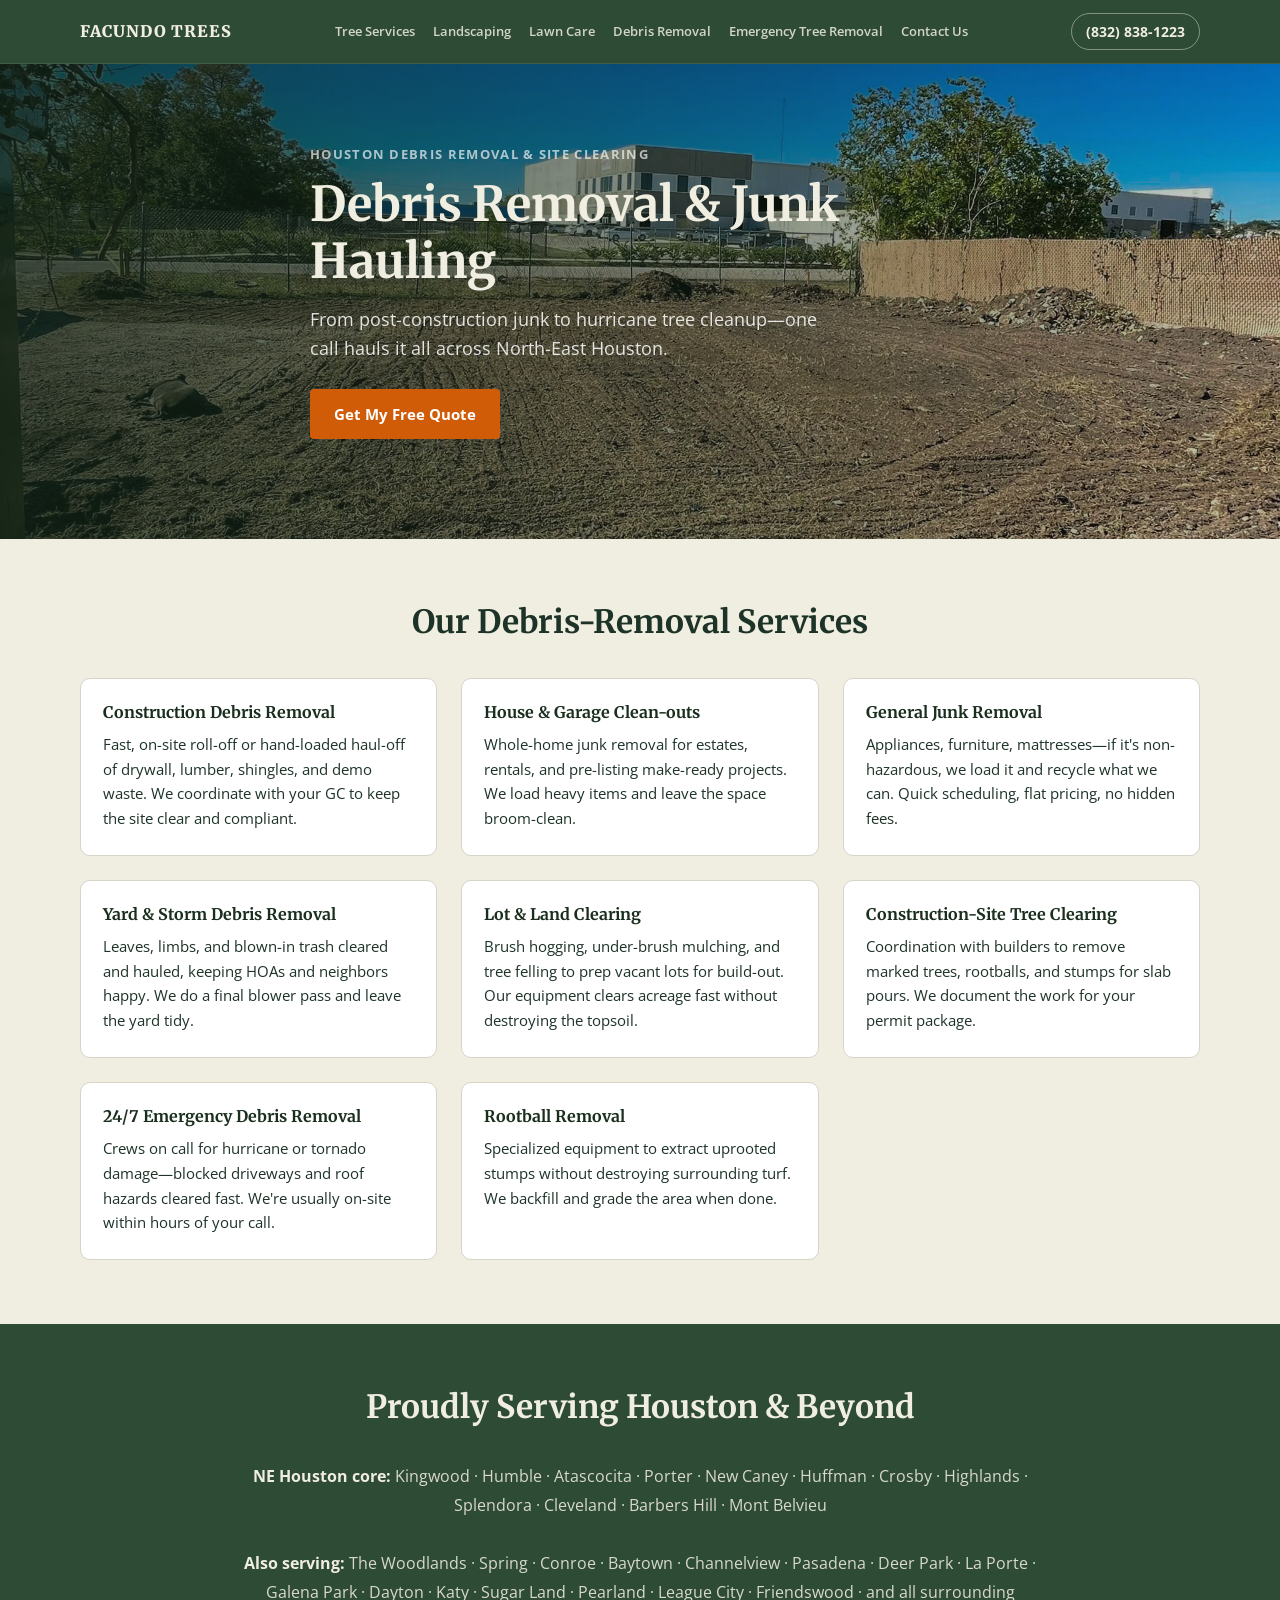
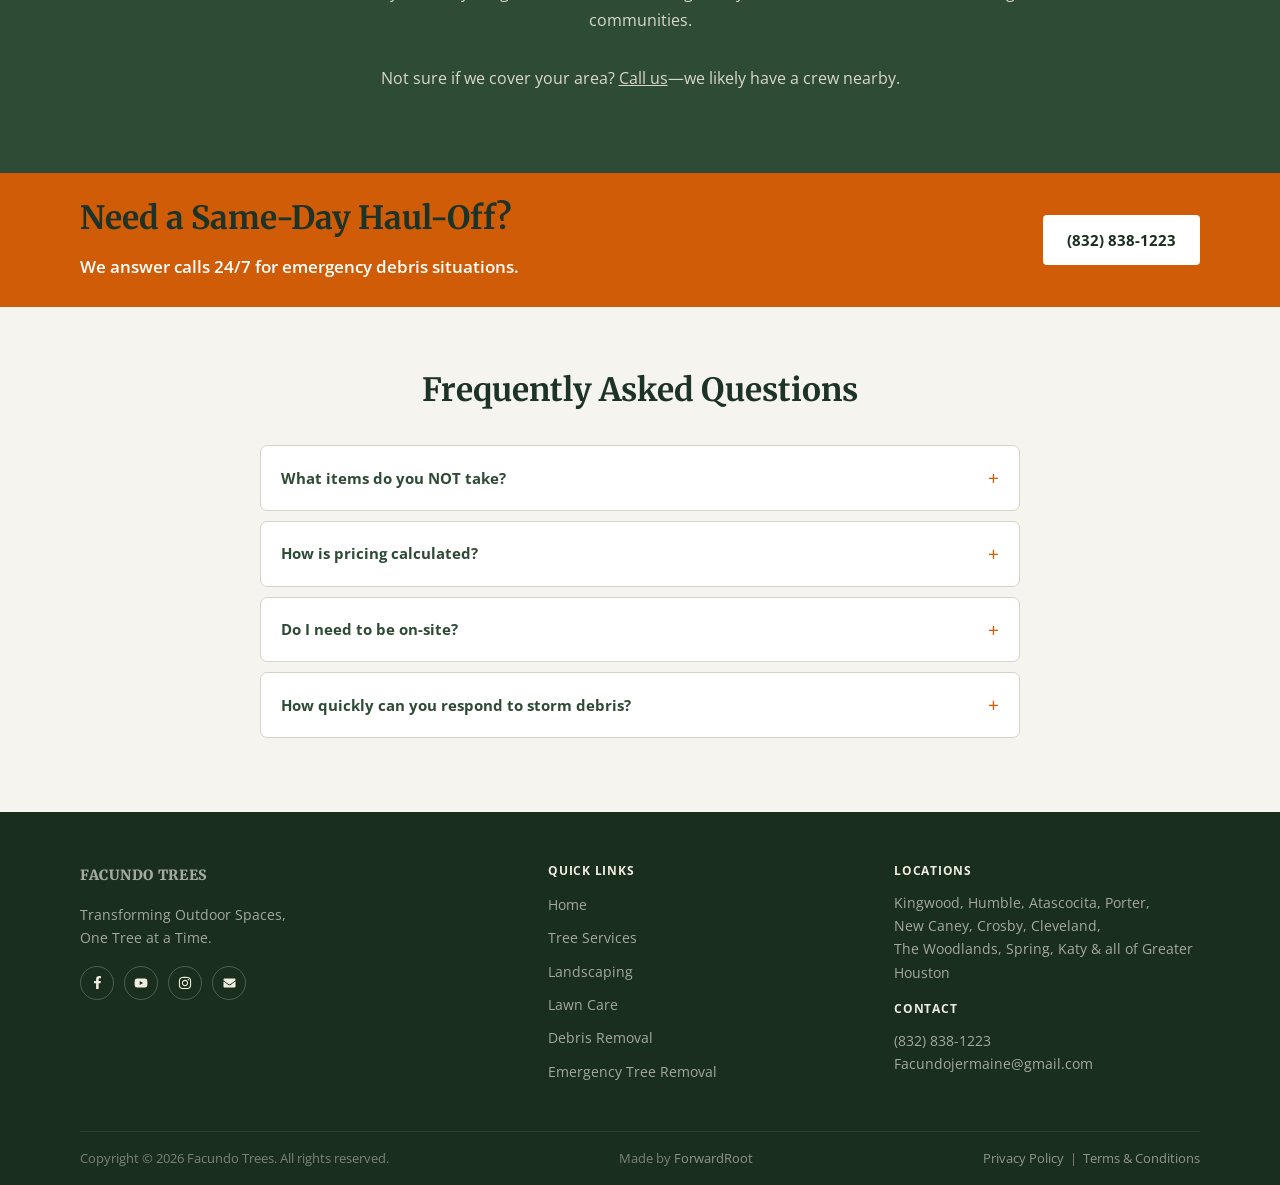
==== commit 4408c0e1: "host images locally" ====
--- a/debris-removal-service.html
+++ b/debris-removal-service.html
@@ -26,7 +26,7 @@
     <meta property="og:title" content="Debris Removal Kingwood & NE Houston TX | Junk Hauling, Lot Clearing & Site Cleanup – Facundo Trees" />
     <meta property="og:description" content="Construction debris, junk removal, yard & storm debris cleanup, lot clearing & emergency 24/7 removal in Kingwood, Humble, Porter, New Caney & all NE Houston TX. One call hauls it all. Call (832) 838-1223." />
     <meta property="og:url" content="https://facundotrees.com/debris-removal-service" />
-    <meta property="og:image" content="https://images.leadconnectorhq.com/image/f_jpg/q_85/r_1200/u_https://assets.cdn.filesafe.space/7lmCwNybwUCPvaq2RvUc/media/685f0ceda8f9d33920e05491.png" />
+    <meta property="og:image" content="images/685f0ceda8f9d33920e05491.png" />
     <meta property="og:image:width" content="1200" />
     <meta property="og:image:height" content="630" />
     <meta property="og:image:type" content="image/jpeg" />
@@ -37,7 +37,7 @@
     <meta name="twitter:card" content="summary_large_image" />
     <meta name="twitter:title" content="Debris Removal Kingwood & NE Houston TX | Junk Hauling, Lot Clearing & Site Cleanup – Facundo Trees" />
     <meta name="twitter:description" content="Construction debris, junk removal, yard & storm debris cleanup, lot clearing & emergency 24/7 removal in Kingwood, Humble, Porter, New Caney & all NE Houston TX. One call hauls it all. Call (832) 838-1223." />
-    <meta name="twitter:image" content="https://images.leadconnectorhq.com/image/f_jpg/q_85/r_1200/u_https://assets.cdn.filesafe.space/7lmCwNybwUCPvaq2RvUc/media/685f0ceda8f9d33920e05491.png" />
+    <meta name="twitter:image" content="images/685f0ceda8f9d33920e05491.png" />
   </head>
   <body>
     <header class="site-header" id="top">
@@ -69,7 +69,7 @@
     <main>
 
       <!-- HERO -->
-      <section class="hero hero--page" style="--page-hero-bg: url('https://images.leadconnectorhq.com/image/f_webp/q_80/r_900/u_https://assets.cdn.filesafe.space/7lmCwNybwUCPvaq2RvUc/media/6853169d2a85564b3bb49a13.jpeg');">
+      <section class="hero hero--page" style="--page-hero-bg: url('images/6853169d2a85564b3bb49a13.jpeg');">
         <div class="container hero-content">
           <p class="eyebrow">Houston Debris Removal &amp; Site Clearing</p>
           <h1>Debris Removal &amp; Junk Hauling</h1>
@@ -200,7 +200,7 @@
           <h4 style="margin-top:18px">Contact</h4>
           <p>
             <a href="tel:+18328381223">(832) 838-1223</a><br />
-            <a href="mailto:Trees@FacundoTrees.com">Trees@FacundoTrees.com</a>
+            <a href="mailto:Facundojermaine@gmail.com">Facundojermaine@gmail.com</a>
           </p>
         </div>
       </div>
@@ -220,7 +220,7 @@
     "name": "Debris Removal & Site Clearing",
     "description": "Construction debris, junk removal, yard and storm debris cleanup, lot and land clearing, and emergency 24/7 removal in Houston TX.",
     "url": "https://facundotrees.com/debris-removal-service",
-    "image": "https://images.leadconnectorhq.com/image/f_webp/q_80/r_900/u_https://assets.cdn.filesafe.space/7lmCwNybwUCPvaq2RvUc/media/6853169d2a85564b3bb49a13.jpeg",
+    "image": "images/6853169d2a85564b3bb49a13.jpeg",
     "provider": {"@id": "https://facundotrees.com/#business"},
     "areaServed": {"@type": "State", "name": "Texas"},
     "serviceType": "Debris Removal & Site Clearing",
--- a/styles.css
+++ b/styles.css
@@ -205,7 +205,7 @@
   padding: 96px 0 112px;
   background:
     linear-gradient(to bottom right, rgba(26,46,30,.82), rgba(26,46,30,.58)),
-    url("https://assets.cdn.filesafe.space/7lmCwNybwUCPvaq2RvUc/media/685f0ceda8f9d33920e05491.png")
+    url("images/685f0ceda8f9d33920e05491.png")
       center / cover no-repeat;
   color: var(--light);
 }
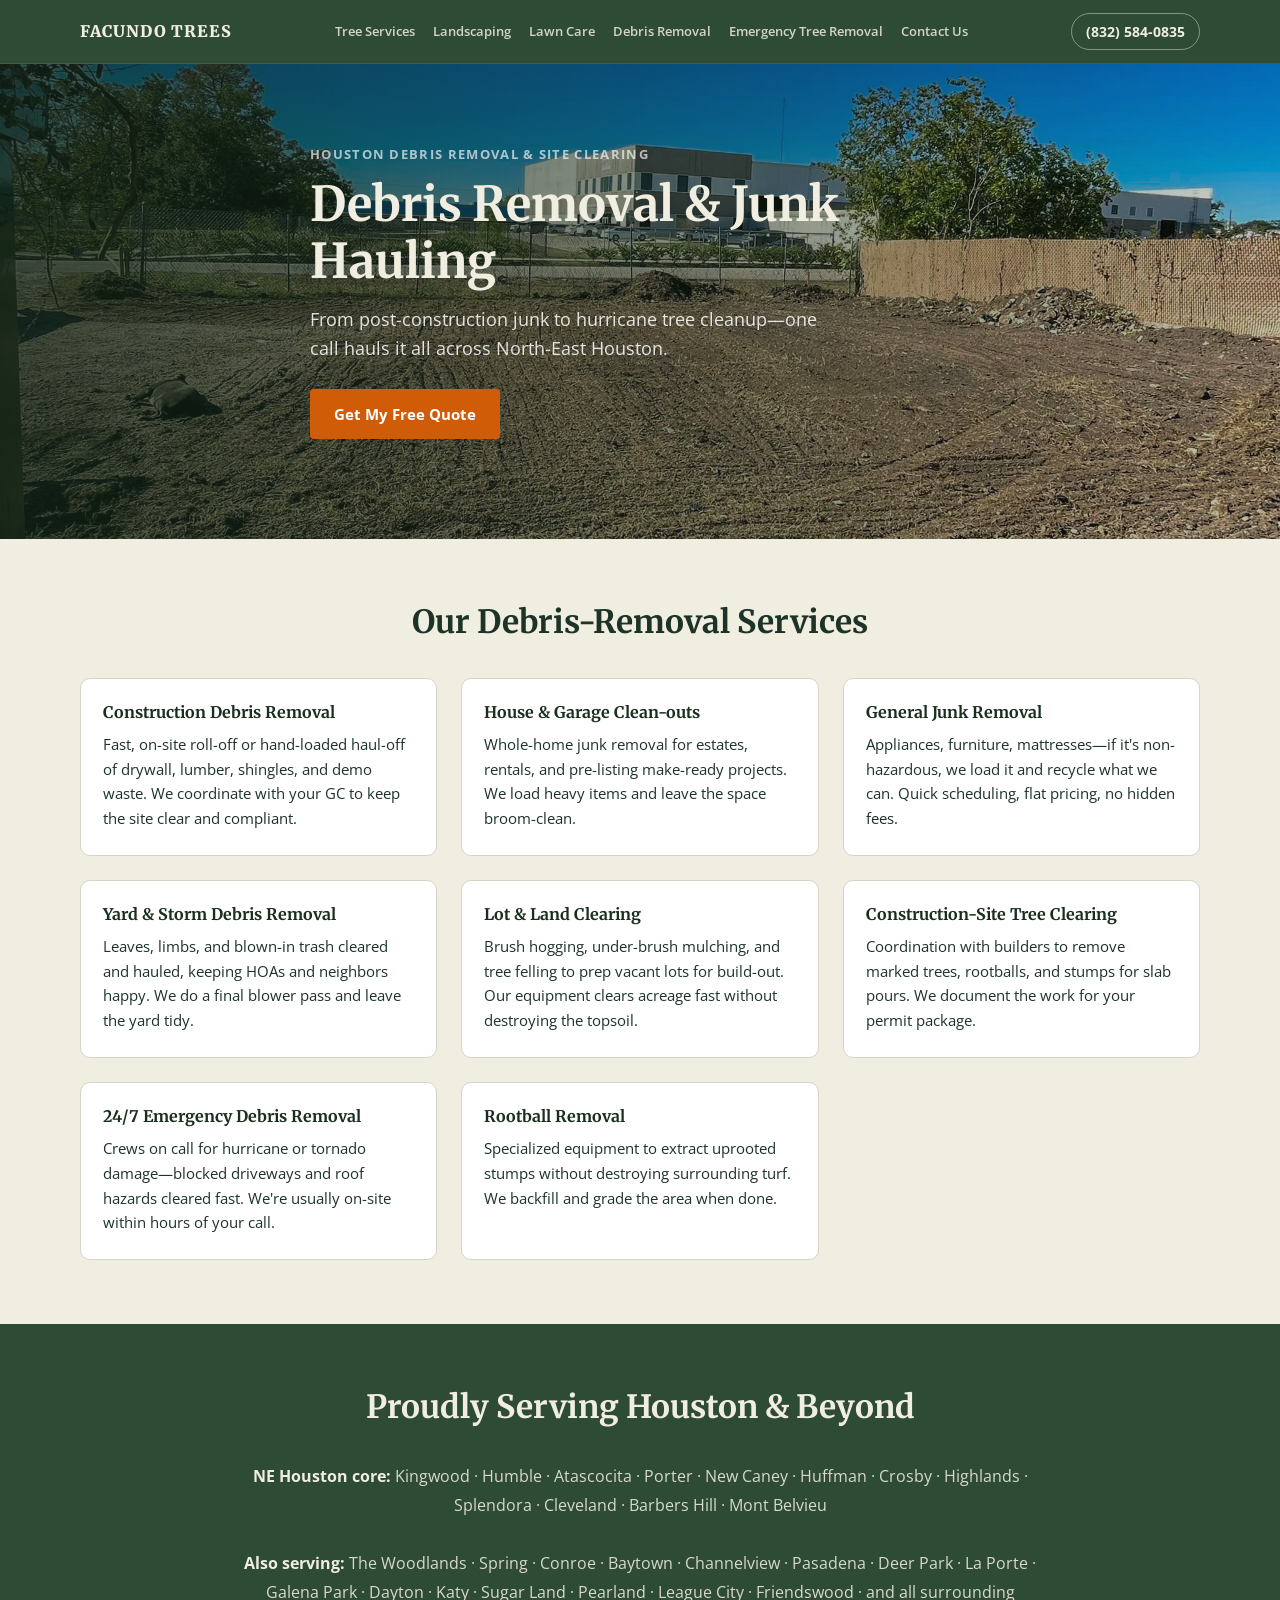
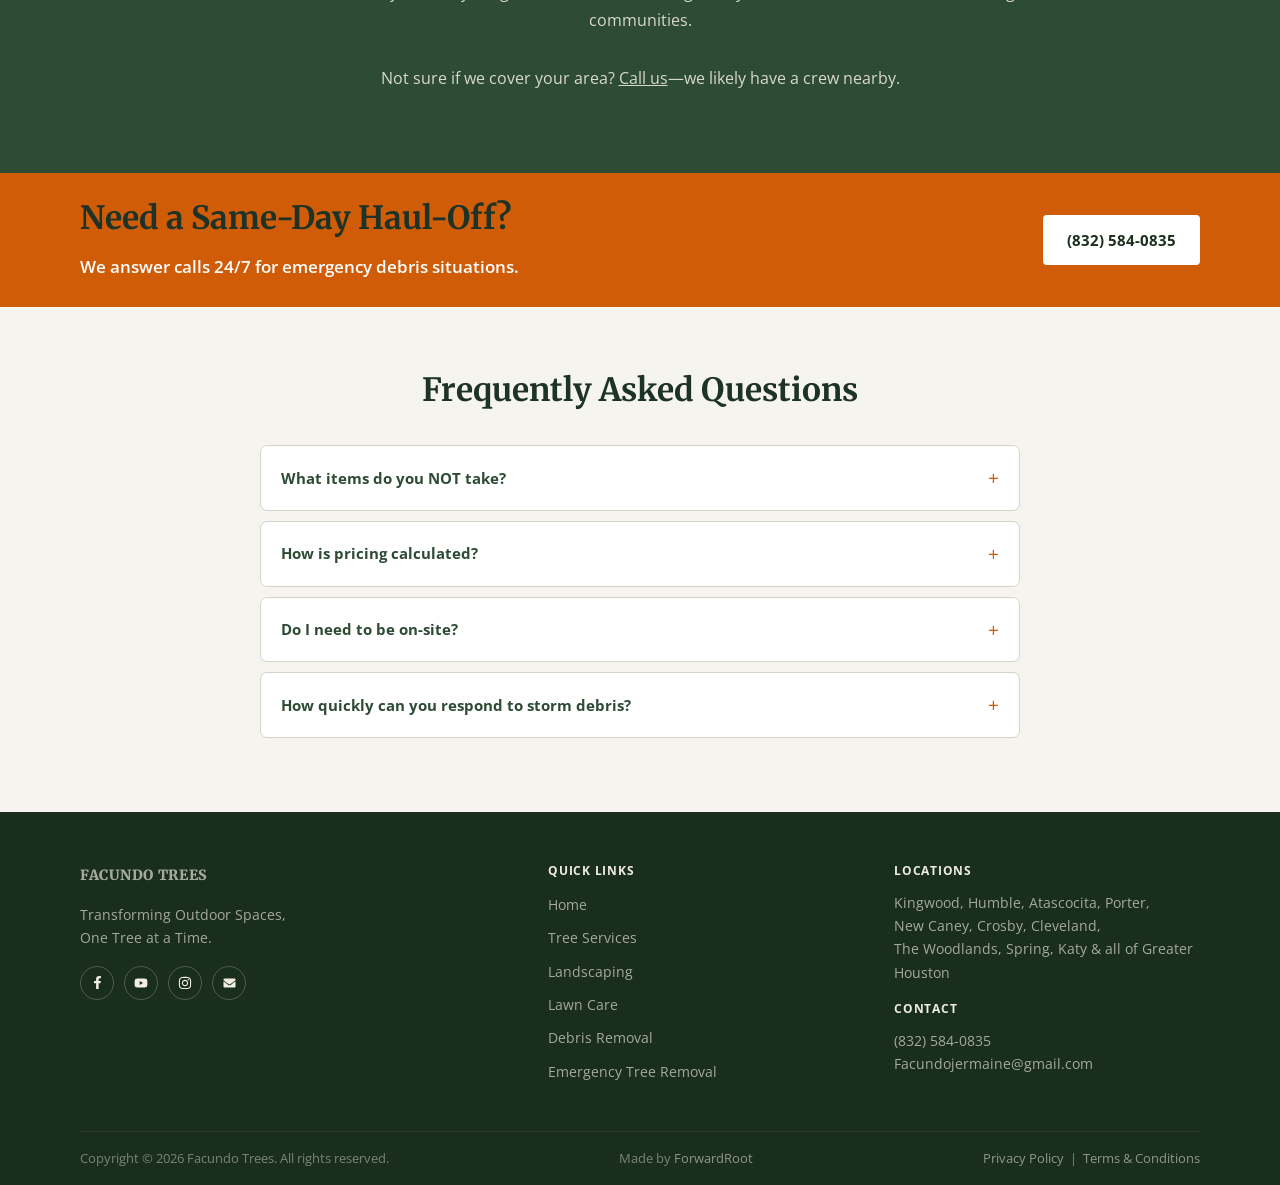
==== commit bcd9cfa0: "update phone number" ====
--- a/debris-removal-service.html
+++ b/debris-removal-service.html
@@ -4,7 +4,7 @@
     <meta charset="UTF-8" />
     <meta name="viewport" content="width=device-width, initial-scale=1.0" />
     <title>Debris Removal Kingwood & NE Houston TX | Junk Hauling, Lot Clearing & Site Cleanup – Facundo Trees</title>
-    <meta name="description" content="Construction debris, junk removal, yard & storm debris cleanup, lot clearing & emergency 24/7 removal in Kingwood, Humble, Porter, New Caney & all NE Houston TX. One call hauls it all. Call (832) 838-1223." />
+    <meta name="description" content="Construction debris, junk removal, yard & storm debris cleanup, lot clearing & emergency 24/7 removal in Kingwood, Humble, Porter, New Caney & all NE Houston TX. One call hauls it all. Call (832) 584-0835." />
     <link rel="preconnect" href="https://fonts.googleapis.com" />
     <link rel="preconnect" href="https://fonts.gstatic.com" crossorigin />
     <link href="https://fonts.googleapis.com/css2?family=Merriweather:wght@400;700;900&family=Open+Sans:wght@400;600;700&display=swap" rel="stylesheet" />
@@ -24,7 +24,7 @@
     <meta property="og:type" content="website" />
     <meta property="og:site_name" content="Facundo Trees" />
     <meta property="og:title" content="Debris Removal Kingwood & NE Houston TX | Junk Hauling, Lot Clearing & Site Cleanup – Facundo Trees" />
-    <meta property="og:description" content="Construction debris, junk removal, yard & storm debris cleanup, lot clearing & emergency 24/7 removal in Kingwood, Humble, Porter, New Caney & all NE Houston TX. One call hauls it all. Call (832) 838-1223." />
+    <meta property="og:description" content="Construction debris, junk removal, yard & storm debris cleanup, lot clearing & emergency 24/7 removal in Kingwood, Humble, Porter, New Caney & all NE Houston TX. One call hauls it all. Call (832) 584-0835." />
     <meta property="og:url" content="https://facundotrees.com/debris-removal-service" />
     <meta property="og:image" content="images/685f0ceda8f9d33920e05491.png" />
     <meta property="og:image:width" content="1200" />
@@ -36,7 +36,7 @@
     <!-- Twitter Card -->
     <meta name="twitter:card" content="summary_large_image" />
     <meta name="twitter:title" content="Debris Removal Kingwood & NE Houston TX | Junk Hauling, Lot Clearing & Site Cleanup – Facundo Trees" />
-    <meta name="twitter:description" content="Construction debris, junk removal, yard & storm debris cleanup, lot clearing & emergency 24/7 removal in Kingwood, Humble, Porter, New Caney & all NE Houston TX. One call hauls it all. Call (832) 838-1223." />
+    <meta name="twitter:description" content="Construction debris, junk removal, yard & storm debris cleanup, lot clearing & emergency 24/7 removal in Kingwood, Humble, Porter, New Caney & all NE Houston TX. One call hauls it all. Call (832) 584-0835." />
     <meta name="twitter:image" content="images/685f0ceda8f9d33920e05491.png" />
   </head>
   <body>
@@ -54,7 +54,7 @@
           <a href="emergency-tree-removal.html">Emergency Tree Removal</a>
           <a href="index.html#contact">Contact Us</a>
         </nav>
-        <a class="phone" href="tel:+18328381223">(832) 838-1223</a>
+        <a class="phone" href="tel:+18325840835">(832) 584-0835</a>
       </div>
       <nav class="mobile-nav" id="mobile-nav">
         <a href="tree-services.html">Tree Services</a>
@@ -63,7 +63,7 @@
         <a href="debris-removal-service.html" aria-current="page">Debris Removal</a>
         <a href="emergency-tree-removal.html">Emergency Tree Removal</a>
         <a href="index.html#contact">Contact Us</a>
-        <a href="tel:+18328381223" class="mobile-phone">(832) 838-1223</a>
+        <a href="tel:+18325840835" class="mobile-phone">(832) 584-0835</a>
       </nav>
     </header>
     <main>
@@ -75,7 +75,7 @@
           <h1>Debris Removal &amp; Junk Hauling</h1>
           <p class="hero-sub">From post-construction junk to hurricane tree cleanup—one call hauls it all across North-East Houston.</p>
           <div class="hero-actions">
-            <a class="btn-primary" href="tel:+18328381223">Get My Free Quote</a>
+            <a class="btn-primary" href="tel:+18325840835">Get My Free Quote</a>
           </div>
         </div>
       </section>
@@ -130,7 +130,7 @@
           <strong>Also serving:</strong> The Woodlands &middot; Spring &middot; Conroe &middot; Baytown &middot; Channelview &middot; Pasadena &middot; Deer Park &middot; La Porte &middot; Galena Park &middot; Dayton &middot; Katy &middot; Sugar Land &middot;
           Pearland &middot; League City &middot; Friendswood &middot; and all surrounding communities.
           <br /><br />
-          Not sure if we cover your area? <a href="tel:+18328381223">Call us</a>—we likely have a crew nearby.</p>
+          Not sure if we cover your area? <a href="tel:+18325840835">Call us</a>—we likely have a crew nearby.</p>
         </div>
       </section>
 
@@ -141,7 +141,7 @@
             <h2>Need a Same-Day Haul-Off?</h2>
             <p>We answer calls 24/7 for emergency debris situations.</p>
           </div>
-          <a class="btn-white" href="tel:+18328381223">(832) 838-1223</a>
+          <a class="btn-white" href="tel:+18325840835">(832) 584-0835</a>
         </div>
       </section>
 
@@ -199,7 +199,7 @@
           <p>Kingwood, Humble, Atascocita, Porter,<br />New Caney, Crosby, Cleveland,<br />The Woodlands, Spring, Katy &amp; all of Greater Houston</p>
           <h4 style="margin-top:18px">Contact</h4>
           <p>
-            <a href="tel:+18328381223">(832) 838-1223</a><br />
+            <a href="tel:+18325840835">(832) 584-0835</a><br />
             <a href="mailto:Facundojermaine@gmail.com">Facundojermaine@gmail.com</a>
           </p>
         </div>
